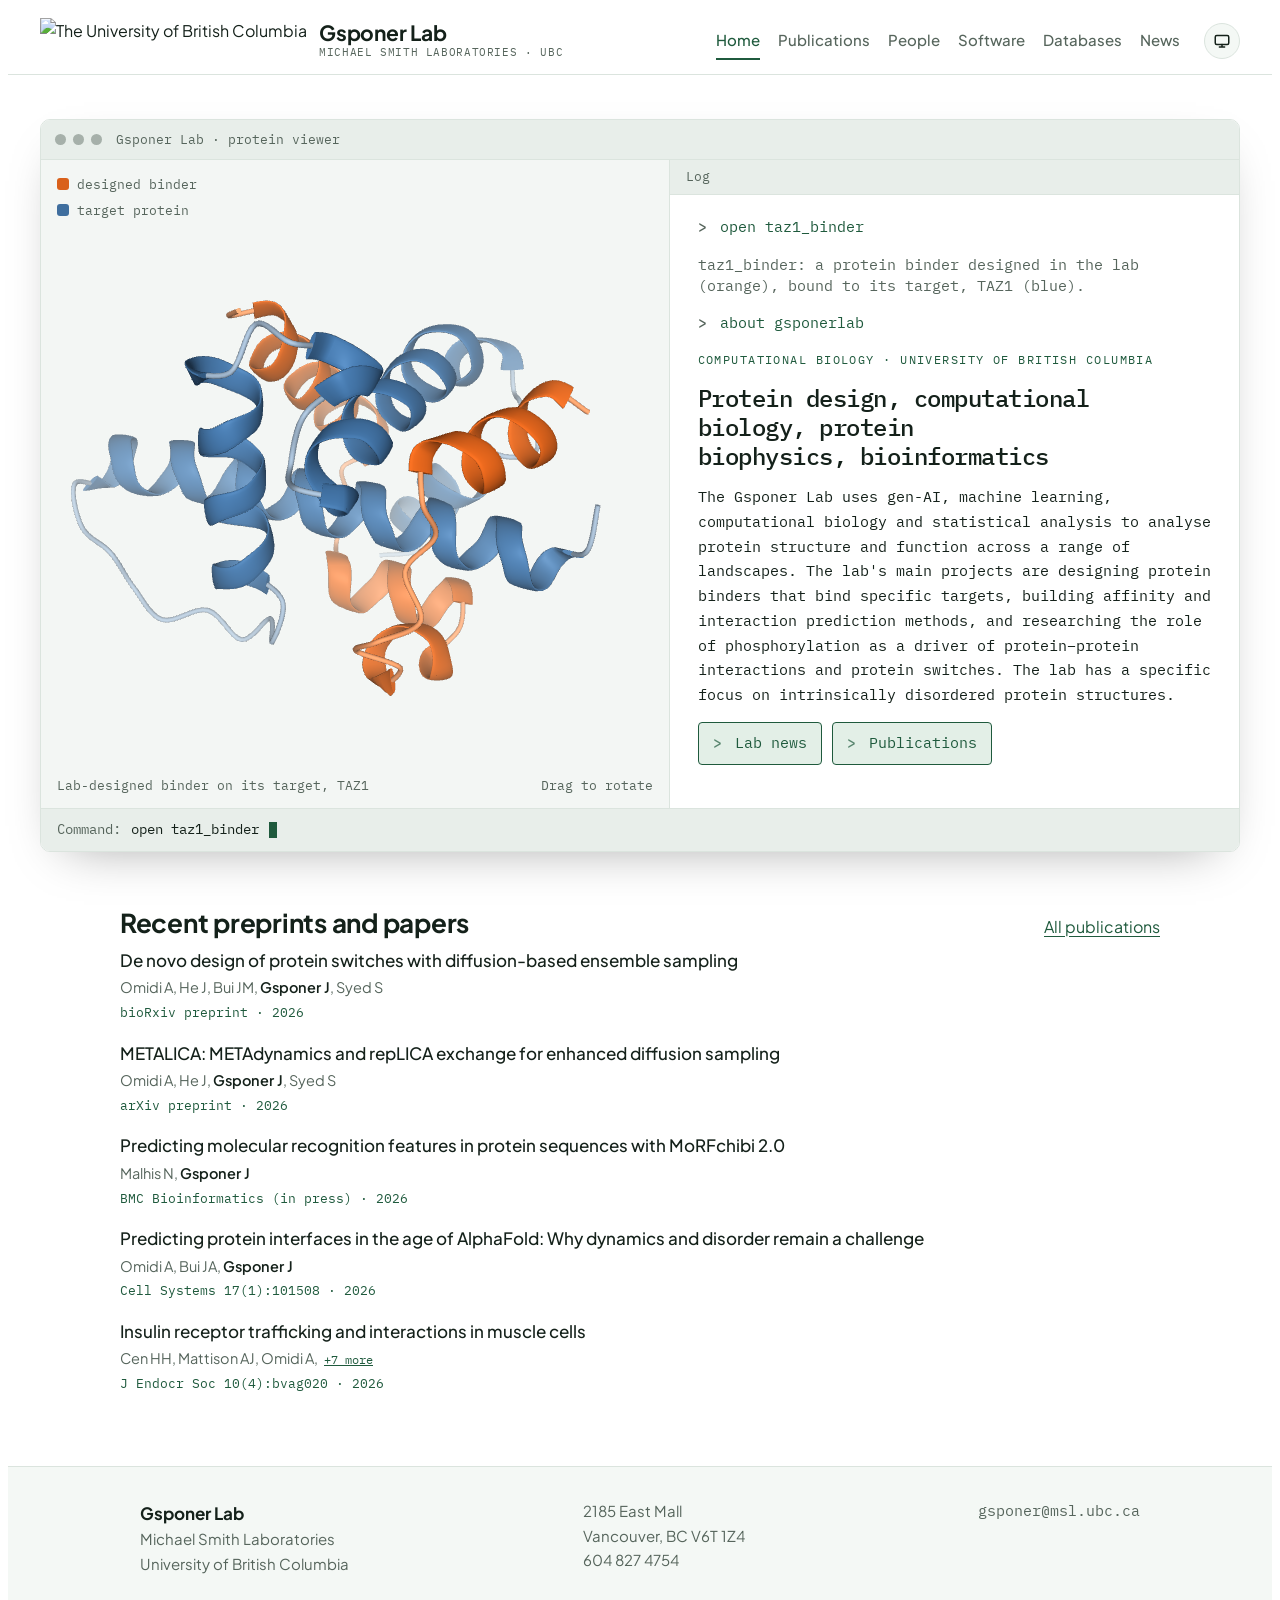
==== index.html @ 388a4aef "People, news and software pages: photos, blog-style news, tool and database pages - People: photos a" ====
<!doctype html>
<html lang="en">
<head>
<meta charset="utf-8">
<meta name="viewport" content="width=device-width, initial-scale=1">
<title>Gsponer Lab</title>
<meta name="description" content="The Gsponer Lab at the Michael Smith Laboratories, University of British Columbia.">
<link rel="preconnect" href="https://fonts.googleapis.com">
<link rel="preconnect" href="https://fonts.gstatic.com" crossorigin>
<link rel="stylesheet" href="https://fonts.googleapis.com/css2?family=Plus+Jakarta+Sans:wght@400;500;700&family=IBM+Plex+Mono:wght@400;500&display=swap">
<link rel="stylesheet" href="css/style.css">
<script>try{var t=localStorage.getItem("theme");if(t==="dark"||t==="light")document.documentElement.dataset.theme=t}catch(e){}</script>
</head>
<body>
<header class="top">
  <div class="wrap">
    <a class="brand" href="#home" aria-label="Gsponer Lab home">
      <img class="ubc-logo" src="img/ubc-logo.png" alt="The University of British Columbia">
      <span><b>Gsponer Lab</b><small>MICHAEL SMITH LABORATORIES · UBC</small></span>
    </a>
    <nav id="nav" aria-label="Main">
      <a href="#home">Home</a>
      <a href="#publications">Publications</a>
      <a href="#people">People</a>
      <a href="#software">Software</a>
      <a href="#databases">Databases</a>
      <a href="#news">News</a>
    </nav>
    <button class="theme-toggle" id="theme" type="button" data-mode="system" aria-label="Theme: follows your computer. Switch to light" title="Theme: follows your computer">
      <svg class="i-sys" viewBox="0 0 24 24" aria-hidden="true"><rect x="3" y="4.5" width="18" height="12" rx="2" fill="none" stroke="currentColor" stroke-width="2"/><path d="M8.5 20h7M12 16.5V20" stroke="currentColor" stroke-width="2" stroke-linecap="round"/></svg>
      <svg class="i-moon" viewBox="0 0 24 24" aria-hidden="true"><path d="M20.5 14.2A8.5 8.5 0 0 1 9.8 3.5a8.5 8.5 0 1 0 10.7 10.7z" fill="currentColor"/></svg>
      <svg class="i-sun" viewBox="0 0 24 24" aria-hidden="true"><circle cx="12" cy="12" r="4.2" fill="currentColor"/><g stroke="currentColor" stroke-width="2" stroke-linecap="round"><path d="M12 2.5v2.4M12 19.1v2.4M2.5 12h2.4M19.1 12h2.4M5.3 5.3l1.7 1.7M17 17l1.7 1.7M5.3 18.7L7 17M17 7l1.7-1.7"/></g></svg>
    </button>
  </div>
</header>

<div class="fx" aria-hidden="false">
  <button class="peek" id="peek" type="button" aria-label="Someone is waving from the edge of the page. Click to find them.">
    <img src="img/seeker.png" alt="">
  </button>
  <div class="found" id="found" role="status">You found him.</div>
</div>

<main class="wrap">

<!-- HOME -->
<section data-page="home">
  <div class="chx">
    <div class="chx-title"><span class="dots" aria-hidden="true"><i></i><i></i><i></i></span><span>Gsponer Lab · protein viewer</span></div>
    <div class="chx-body">
      <div class="chx-view">
        <div id="viewer" class="viewer" tabindex="0" role="img" aria-label="Interactive 3D view of a protein binder designed in the Gsponer Lab, bound to its target, TAZ1. Drag to rotate, or use the arrow keys."></div>
        <div class="chx-legend" aria-hidden="true"><span><i class="k-binder"></i>designed binder</span><span><i class="k-target"></i>target protein</span></div>
        <div class="chx-hint" id="viewer-hint" aria-hidden="true">Drag to rotate</div>
        <div class="chx-id" aria-hidden="true">Lab-designed binder on its target, TAZ1</div>
      </div>
      <div class="chx-log">
        <div class="chx-tab">Log</div>
        <div class="log-scroll">
          <p class="log-cmd"><b>&gt;</b> open taz1_binder</p>
          <p class="log-note">taz1_binder: a protein binder designed in the lab (orange), bound to its target, TAZ1 (blue).</p>
          <p class="log-cmd"><b>&gt;</b> about gsponerlab</p>
          <div class="eyebrow">Computational biology · University of British Columbia</div>
          <h1>Protein design, computational biology, protein biophysics, bioinformatics</h1>
          <p class="lead">The Gsponer Lab uses gen-AI, machine learning, computational biology and statistical analysis to analyse protein structure and function across a range of landscapes. The lab's main projects are designing protein binders that bind specific targets, building affinity and interaction prediction methods, and researching the role of phosphorylation as a driver of protein–protein interactions and protein switches. The lab has a specific focus on intrinsically disordered protein structures.</p>
          <div class="btn-row"><a class="cmd" href="#news"><b>&gt;</b> Lab news</a><a class="cmd" href="#publications"><b>&gt;</b> Publications</a></div>
        </div>
      </div>
    </div>
    <div class="chx-cmdline" aria-hidden="true"><span class="lbl">Command:</span><span class="typed">open taz1_binder</span><i class="caret"></i></div>
  </div>

  <div class="latest">
    <div class="latest-head"><h2>Recent preprints and papers</h2><a href="#publications">All publications</a></div>
    <ul class="pubs" id="latest-pubs"></ul>
  </div>

</section>

<!-- PEOPLE -->
<section data-page="people" hidden>
  <div class="page-head"><div class="eyebrow">People</div><h1>The lab</h1><p>Computational chemists, computer scientists and biochemists working on disordered proteins and disease.</p></div>
  <div id="pi"></div>
  <div id="groups"></div>
</section>

<!-- PUBLICATIONS -->
<section data-page="publications" hidden>
  <div class="page-head"><div class="eyebrow">Publications</div><h1>Publications</h1><p>Selected recent papers and preprints, newest first. Gsponer is in bold.</p></div>
  <div class="pub-tools"><input id="pub-q" type="search" placeholder="Filter by title, author or journal" aria-label="Filter publications"><span class="count" id="pub-count"></span></div>
  <div id="pub-list"></div>
</section>

<!-- SOFTWARE TOOL (one tool, filled in by main.js) -->
<section data-page="tool" hidden>
  <div id="tool-view"></div>
</section>

<!-- SOFTWARE -->
<section data-page="software" hidden>
  <div class="page-head"><div class="eyebrow">Software</div><h1>Software</h1><p>Predictors and analysis tools developed in the lab.</p></div>
  <div class="cards" id="sw-list"></div>
</section>

<!-- DATABASE (one database, filled in by main.js) -->
<section data-page="dbpage" hidden>
  <div id="db-view"></div>
</section>

<!-- DATABASES -->
<section data-page="databases" hidden>
  <div class="page-head"><div class="eyebrow">Databases</div><h1>Databases</h1><p>Data resources built with our collaborators.</p></div>
  <div class="cards" id="db-list"></div>
</section>

<!-- NEWS POST (one article, filled in by main.js) -->
<section data-page="post" hidden>
  <div id="post-view"></div>
</section>

<!-- NEWS -->
<section data-page="news" hidden>
  <div class="page-head"><div class="eyebrow">News</div><h1>Lab news</h1><p>Updates from the lab.</p></div>
  <div id="news-list"></div>
</section>

</main>

<footer>
  <div class="wrap">
    <div><b>Gsponer Lab</b><br>Michael Smith Laboratories<br>University of British Columbia</div>
    <div>2185 East Mall<br>Vancouver, BC V6T 1Z4<br>604 827 4754</div>
    <div class="mono">gsponer@msl.ubc.ca</div>
  </div>
</footer>
<script src="js/data.js"></script>
<script src="js/main.js"></script>
<script src="vendor/three/three.min.js"></script>
<script src="js/cartoon.js"></script>
<script src="js/complex-data.js"></script>
<script src="js/viewer.js"></script>
</body>
</html>
---- css/style.css ----
/* Layout: sticky top bar with logo, page links and theme toggle; one centered column, pages swap in place. */
:root {
  --bg: #ffffff;
  --surface: #f4f8f5;
  --ink: #14211a;
  --muted: #56655c;
  --line: #dbe4de;
  --accent: #1f5a3d;
  --accent-ink: #ffffff;
  --accent-soft: #e3efe7;
  --v-bg: #f3f6f4; --v-chrome: #e8eeea; --v-log: #ffffff;
  --v-target-h: #3f6e9e; --v-target-e: #6b94bd; --v-target-c: #98adc2; --v-binder-h: #d9601a; --v-binder-c: #ec9560;
  --font-display: "Plus Jakarta Sans", "Helvetica Neue", Arial, sans-serif;
  --font-body: "Plus Jakarta Sans", "Helvetica Neue", Arial, sans-serif;
  --font-mono: "IBM Plex Mono", ui-monospace, Menlo, Consolas, monospace;
}
@media (prefers-color-scheme: dark) {
  :root:not([data-theme="light"]) {
    --bg: #0e1511; --surface: #151f19; --ink: #e7efe9; --muted: #9aaaa0; --line: #26352c;
    --accent: #5fb88a; --accent-ink: #0e1511; --accent-soft: #1b2c22;
    --v-bg: #070b09; --v-chrome: #18211c; --v-log: #0e1511;
    --v-target-h: #6f9cc9; --v-target-e: #9bbbdd; --v-target-c: #c3d3e4; --v-binder-h: #ff8a3d; --v-binder-c: #ffb27a;
    color-scheme: dark;
  }
}
:root[data-theme="dark"] {
  --bg: #0e1511; --surface: #151f19; --ink: #e7efe9; --muted: #9aaaa0; --line: #26352c;
  --accent: #5fb88a; --accent-ink: #0e1511; --accent-soft: #1b2c22;
  --v-bg: #070b09; --v-chrome: #18211c; --v-log: #0e1511;
  --v-target-h: #6f9cc9; --v-target-e: #9bbbdd; --v-target-c: #c3d3e4; --v-binder-h: #ff8a3d; --v-binder-c: #ffb27a;
  color-scheme: dark;
}
* { box-sizing: border-box; }
body { background: var(--bg); color: var(--ink); font-family: var(--font-body); font-size: 16px; line-height: 1.65; overflow-x: hidden; }
a { color: var(--accent); text-underline-offset: 3px; }
a:focus-visible, button:focus-visible, input:focus-visible { outline: 2px solid var(--accent); outline-offset: 3px; }
h1, h2, h3 { font-family: var(--font-display); line-height: 1.12; letter-spacing: -0.01em; margin: 0; text-wrap: balance; }
p { margin: 0; }
.wrap { max-width: 1040px; margin: 0 auto; padding-inline: 20px; }
.mono { font-family: var(--font-mono); }
.eyebrow { font-family: var(--font-mono); font-size: 12px; letter-spacing: 0.12em; text-transform: uppercase; color: var(--accent); }

/* header */
.top { position: sticky; top: env(safe-area-inset-top, 0px); z-index: 20; background: var(--bg); border-bottom: 1px solid var(--line); }
.top .wrap { display: flex; flex-wrap: wrap; align-items: center; justify-content: space-between; gap: 6px 24px; padding-block: 10px; }
.brand { display: flex; align-items: center; gap: 12px; text-decoration: none; color: var(--ink); }
.brand b { font-family: var(--font-display); font-size: 21px; font-weight: 700; letter-spacing: -0.01em; display: block; line-height: 1.1; }
.brand small { font-family: var(--font-mono); font-size: 10.5px; color: var(--muted); letter-spacing: 0.06em; display: block; }
.ubc-logo { flex: none; height: 46px; width: auto; display: block; }
nav { display: flex; flex-wrap: wrap; gap: 2px 18px; flex: 1; justify-content: flex-end; }
nav a { font-family: var(--font-display); font-weight: 500; font-size: 15px; color: var(--muted); text-decoration: none; padding: 6px 0; border-bottom: 2px solid transparent; }
nav a:hover { color: var(--ink); }
nav a[aria-current="page"] { color: var(--accent); border-bottom-color: var(--accent); }

/* page frame */
main { padding-block: 44px 72px; }
.page-head { display: grid; gap: 10px; padding-bottom: 22px; margin-bottom: 34px; border-bottom: 1px solid var(--line); }
.page-head h1 { font-size: clamp(34px, 5vw, 48px); font-weight: 700; }
.page-head p { color: var(--muted); max-width: 62ch; }
.prose { max-width: 66ch; display: grid; gap: 14px; }
.btn { display: inline-block; font-family: var(--font-display); font-weight: 500; font-size: 15px; text-decoration: none; padding: 10px 18px; border-radius: 3px; border: 1px solid var(--accent); background: var(--accent); color: var(--accent-ink); }
.btn.ghost { background: transparent; color: var(--accent); }
.btn-row { display: flex; flex-wrap: wrap; gap: 10px; }

/* home */
.latest { margin-top: 56px; }
.latest-head { display: flex; justify-content: space-between; align-items: baseline; gap: 12px; flex-wrap: wrap; margin-bottom: 8px; }
.latest-head h2 { font-size: 26px; }


/* people */
.pi { display: grid; grid-template-columns: 200px 1fr; gap: 32px; align-items: start; padding-bottom: 40px; border-bottom: 1px solid var(--line); }
.photo { aspect-ratio: 1; width: 100%; border-radius: 50%; background: var(--accent-soft); display: grid; place-items: center; font-family: var(--font-display); font-weight: 700; font-size: 34px; color: var(--accent); overflow: hidden; position: relative; }
.photo img { width: 100%; height: 100%; object-fit: cover; }
.photo span.tag { position: absolute; bottom: 14%; font-family: var(--font-mono); font-size: 9.5px; font-weight: 400; letter-spacing: 0.1em; text-transform: uppercase; color: var(--muted); }
.pi .photo { font-size: 56px; }
.pi h2 { font-size: 32px; margin: 4px 0 4px; }
.role { font-family: var(--font-mono); font-size: 13px; color: var(--accent); }
.pi .prose { margin-top: 14px; }
.facts { margin-top: 16px; display: grid; grid-template-columns: max-content 1fr; gap: 4px 16px; font-size: 15px; }
.facts dt { font-family: var(--font-mono); font-size: 12px; color: var(--muted); padding-top: 2px; text-transform: uppercase; letter-spacing: 0.08em; }
.facts dd { margin: 0; }
.links { display: flex; flex-wrap: wrap; gap: 6px 18px; margin-top: 14px; font-family: var(--font-mono); font-size: 13px; }
.todo { border: 1px dashed var(--muted); color: var(--muted); padding: 0 6px; border-radius: 2px; }
/* people groups sit side by side: a 3-column board, each group spans as many columns as it has people (up to 3), groups stay in the order they are listed */
#groups { display: grid; grid-template-columns: repeat(3, minmax(0, 1fr)); gap: 44px 20px; margin-top: 44px; align-items: stretch; }
.group { min-width: 0; display: flex; flex-direction: column; }
.group .grid { flex: 1; }
.g1 { grid-column: span 1; } .g2 { grid-column: span 2; } .g3 { grid-column: span 3; }
.group > h2 { font-size: 15px; font-family: var(--font-mono); font-weight: 500; text-transform: uppercase; letter-spacing: 0.12em; color: var(--muted); margin-bottom: 16px; }
.grid { display: grid; grid-template-columns: minmax(0, 1fr); gap: 20px; }
.g2 .grid { grid-template-columns: repeat(2, minmax(0, 1fr)); }
.g3 .grid { grid-template-columns: repeat(3, minmax(0, 1fr)); }
.person { border: 1px solid var(--line); border-radius: 4px; padding: 20px; display: flex; flex-direction: column; gap: 10px; min-width: 0; }
.person .photo { width: 92px; font-size: 28px; }
.person h3 { font-size: 20px; }
.person p { font-size: 15.5px; color: var(--muted); }
.person .bio { display: -webkit-box; -webkit-box-orient: vertical; -webkit-line-clamp: 6; line-clamp: 6; overflow: hidden; }
.person .bio.open { display: block; -webkit-line-clamp: unset; line-clamp: unset; overflow: visible; }
.readmore { align-self: flex-start; font: inherit; font-family: var(--font-mono); font-size: 12.5px; background: none; border: 0; padding: 0; color: var(--accent); cursor: pointer; text-decoration: underline; }
.readmore[hidden] { display: none; }
.person .links { margin-top: auto; padding-top: 6px; overflow-wrap: anywhere; }


/* publications */
.pub-tools { display: flex; flex-wrap: wrap; gap: 12px; align-items: center; margin-bottom: 28px; }
.pub-tools input { font: inherit; font-family: var(--font-display); font-size: 15px; padding: 9px 12px; border: 1px solid var(--line); border-radius: 3px; background: var(--bg); color: var(--ink); width: min(100%, 360px); }
.pub-tools .count { font-family: var(--font-mono); font-size: 12.5px; color: var(--muted); }
.year { display: grid; grid-template-columns: 76px 1fr; gap: 6px 20px; padding-block: 18px; border-top: 1px solid var(--line); }
.year > h2, .year > h3 { font-family: var(--font-mono); font-size: 15px; font-weight: 500; color: var(--accent); padding-top: 3px; }
.pubs { list-style: none; margin: 0; padding: 0; display: grid; gap: 18px; min-width: 0; }
.pub { min-width: 0; }
.pub .t { font-family: var(--font-display); font-weight: 500; font-size: 17px; line-height: 1.3; color: var(--ink); text-decoration: none; }
.pub a.t:hover { color: var(--accent); text-decoration: underline; }
.pub .au { font-size: 14.5px; color: var(--muted); line-height: 1.5; margin-top: 3px; }
.pub .au p { margin: 0 0 6px; }
.pub .au p:last-child { margin-bottom: 0; }
.pub .au a { color: var(--accent); overflow-wrap: anywhere; }
.pub .au b { color: var(--ink); font-weight: 600; }
.pub .j { font-family: var(--font-mono); font-size: 12.5px; color: var(--accent); margin-top: 3px; }
.pub .rest[hidden] { display: none; }
.pub.has-fig { display: grid; grid-template-columns: minmax(0, 1fr) 210px; gap: 8px 24px; align-items: start; }
.pub .fig { display: block; text-decoration: none; }
.pub .fig img { display: block; width: 100%; height: auto; background: #fff; border: 1px solid var(--line); border-radius: 4px; }
.pub .fig span { display: block; margin-top: 4px; font-family: var(--font-mono); font-size: 10.5px; color: var(--muted); }
.pub .fig:hover img { border-color: var(--accent); }
@media (max-width: 640px) { .pub.has-fig { grid-template-columns: 1fr; } .pub .fig { max-width: 320px; } }
.pub .more { font: inherit; font-family: var(--font-mono); font-size: 12px; background: none; border: 0; color: var(--accent); cursor: pointer; padding: 0 0 0 4px; text-decoration: underline; }
.empty { color: var(--muted); padding: 20px 0; }

/* software + databases */
.cards { display: grid; grid-template-columns: repeat(auto-fill, minmax(300px, 1fr)); gap: 20px; }
.card { border: 1px solid var(--line); border-radius: 4px; padding: 20px; display: flex; flex-direction: column; gap: 8px; min-width: 0; }
.card h3 { font-size: 21px; display: flex; flex-wrap: wrap; align-items: baseline; gap: 8px; }
.card p { color: var(--muted); font-size: 15.5px; }
.card .links { margin-top: auto; padding-top: 8px; }
.pill { font-family: var(--font-mono); font-size: 10.5px; letter-spacing: 0.08em; text-transform: uppercase; border: 1px solid var(--muted); color: var(--muted); padding: 1px 7px; border-radius: 99px; font-weight: 400; }

/* footer */
footer { border-top: 1px solid var(--line); background: var(--surface); }
footer .wrap { display: flex; flex-wrap: wrap; gap: 20px 48px; justify-content: space-between; padding-block: 32px; font-size: 15px; color: var(--muted); }
footer b { font-family: var(--font-display); color: var(--ink); font-size: 17px; }
footer .note { flex-basis: 100%; font-family: var(--font-mono); font-size: 11.5px; }


/* seeker (people page only) */
.fx { display: none; }
body[data-page="people"] .fx { display: block; }
.peek { position: fixed; right: 0; bottom: 0; width: 84px; z-index: 15; background: none; border: 0; padding: 0; cursor: pointer; transform: translateY(105%); animation: peek 22s ease-in-out 5s infinite both; }
.peek img { display: block; width: 100%; height: auto; }
.arm { transform-origin: 18px 62px; animation: wave 0.5s ease-in-out infinite alternate; }
@keyframes peek { 0%, 44% { transform: translateY(105%); } 50%, 66% { transform: translateY(0); } 72%, 100% { transform: translateY(105%); } }
@keyframes wave { from { transform: rotate(-12deg); } to { transform: rotate(14deg); } }
.found { position: fixed; left: 50%; bottom: calc(24px + env(safe-area-inset-bottom, 0px)); transform: translate(-50%, 20px); opacity: 0; background: var(--ink); color: var(--bg); font-family: var(--font-display); padding: 10px 18px; border-radius: 3px; z-index: 30; pointer-events: none; transition: opacity 0.25s, transform 0.25s; }
.found.on { opacity: 1; transform: translate(-50%, 0); }
@media (prefers-reduced-motion: reduce) {
  .arm { animation: none; }
  .peek { animation: none; transform: translateY(25%); }
}

@media (max-width: 760px) {
  main { padding-block: 32px 56px; }
  .pi { grid-template-columns: 1fr; }
  .pi .photo { width: 140px; }
  .year { grid-template-columns: 1fr; gap: 0; }
  .peek { width: 62px; }
}

/* theme toggle */
.theme-toggle { flex: none; width: 36px; height: 36px; border-radius: 50%; border: 1px solid var(--line); background: var(--surface); color: var(--ink); display: grid; place-items: center; cursor: pointer; padding: 0; }
.theme-toggle:hover { border-color: var(--accent); color: var(--accent); }
.theme-toggle svg { width: 18px; height: 18px; display: block; }
.theme-toggle svg { display: none; }
.theme-toggle[data-mode="system"] .i-sys, .theme-toggle[data-mode="light"] .i-sun, .theme-toggle[data-mode="dark"] .i-moon { display: block; }

/* home: a protein viewer window with the lab description in its log pane */
body[data-page="home"] main.wrap, body[data-page="home"] .top .wrap { max-width: 1240px; }
.latest { max-width: 1040px; margin-inline: auto; }
.chx, .chx h1 { font-family: var(--font-mono); }
.chx { border: 1px solid var(--line); border-radius: 10px; overflow: hidden; background: var(--v-log); box-shadow: 0 18px 50px -26px rgba(0, 0, 0, 0.4); }
.chx-title { display: flex; align-items: center; gap: 14px; padding: 9px 14px; background: var(--v-chrome); border-bottom: 1px solid var(--line); font-family: var(--font-mono); font-size: 13px; color: var(--muted); }
.dots { display: flex; gap: 7px; }
.dots i { display: block; width: 11px; height: 11px; border-radius: 50%; background: var(--muted); opacity: 0.45; }
.chx-body { display: grid; grid-template-columns: minmax(0, 1.1fr) minmax(0, 1fr); min-height: clamp(580px, 72vh, 760px); }
.chx-view { position: relative; background: var(--v-bg); min-width: 0; overflow: hidden; }
.viewer { position: absolute; inset: 0; cursor: grab; touch-action: pan-y; -webkit-user-select: none; user-select: none; }
.viewer:active { cursor: grabbing; }
.viewer:focus-visible { outline-offset: -4px; }
.viewer canvas { display: block; width: 100%; height: 100%; }
.viewer .nogl { position: absolute; inset: 0; display: grid; place-items: center; padding: 24px; text-align: center; color: var(--muted); font-family: var(--font-mono); font-size: 14px; }
.chx-legend, .chx-hint, .chx-id { position: absolute; font-family: var(--font-mono); font-size: 13px; color: var(--muted); pointer-events: none; }
.chx-legend { top: 14px; left: 16px; display: grid; gap: 4px; }
.chx-legend i { display: inline-block; width: 12px; height: 12px; border-radius: 3px; margin-right: 8px; vertical-align: -1px; }
.k-binder { background: var(--v-binder-h); }
.k-target { background: var(--v-target-h); }
.chx-id { left: 16px; bottom: 12px; }
.chx-hint { right: 16px; bottom: 12px; transition: opacity 0.4s; }
.chx-hint.gone { opacity: 0; }
.chx-log { display: flex; flex-direction: column; border-left: 1px solid var(--line); min-width: 0; background: var(--v-log); }
.chx-tab { padding: 6px 16px; font-family: var(--font-mono); font-size: 13px; color: var(--muted); background: var(--v-chrome); border-bottom: 1px solid var(--line); }
.log-scroll { flex: 1; padding: 20px 28px 24px; display: grid; align-content: start; gap: 14px; }
.log-cmd { font-family: var(--font-mono); font-size: 15px; color: var(--accent); }
.log-cmd b { color: var(--muted); font-weight: 500; margin-right: 4px; }
.log-note { font-size: 14.5px; color: var(--muted); line-height: 1.5; }
.log-scroll h1 { font-size: clamp(21px, 1.9vw, 27px); font-weight: 500; letter-spacing: -0.02em; line-height: 1.2; }
.log-scroll .lead { font-size: clamp(15px, 1.1vw, 16px); line-height: 1.65; }
.cmd { font-family: var(--font-mono); font-size: 15px; text-decoration: none; padding: 8px 14px; border: 1px solid var(--accent); border-radius: 4px; color: var(--accent); background: var(--accent-soft); }
.cmd b { font-weight: 500; margin-right: 4px; opacity: 0.7; }
.cmd:hover { background: var(--accent); color: var(--accent-ink); }
.btn-row { display: flex; flex-wrap: wrap; gap: 10px; }
.chx-cmdline { display: flex; align-items: center; gap: 10px; padding: 9px 16px; border-top: 1px solid var(--line); background: var(--v-chrome); font-family: var(--font-mono); font-size: 14px; }
.chx-cmdline .lbl { color: var(--muted); }
.caret { display: inline-block; width: 8px; height: 16px; background: var(--accent); }

/* publications: preprints and published papers */
.sec-title { font-size: 26px; font-weight: 700; display: flex; align-items: baseline; gap: 12px; margin: 44px 0 8px; }
.pub-section:first-child .sec-title { margin-top: 0; }
.sec-title .n { font-family: var(--font-mono); font-size: 13px; font-weight: 400; color: var(--muted); border: 1px solid var(--line); border-radius: 99px; padding: 1px 10px; }
.pub-section[hidden] { display: none; }

@media (max-width: 860px) {
  .chx-body { grid-template-columns: 1fr; min-height: 0; }
  .chx-view { height: min(92vw, 520px); }
  .chx-log { border-left: 0; border-top: 1px solid var(--line); }
  .log-scroll { padding: 20px; }
}

/* people board: two columns on tablets, one on phones */
@media (max-width: 900px) {
  #groups { grid-template-columns: repeat(2, minmax(0, 1fr)); }
  .g3 { grid-column: span 2; }
  .g3 .grid { grid-template-columns: repeat(2, minmax(0, 1fr)); }
}
@media (max-width: 560px) {
  #groups { grid-template-columns: minmax(0, 1fr); }
  .g2, .g3 { grid-column: span 1; }
  .g2 .grid, .g3 .grid { grid-template-columns: minmax(0, 1fr); }
}

/* news, blog style */
.post-card { display: grid; grid-template-columns: 1fr; gap: 14px 24px; padding: 26px 0; border-top: 1px solid var(--line); }
.post-card.has-photo { grid-template-columns: 200px minmax(0, 1fr); align-items: start; }
.post-card:last-child { border-bottom: 1px solid var(--line); }
.post-thumb { display: block; }
.post-thumb img { display: block; width: 100%; aspect-ratio: 1; object-fit: cover; border-radius: 6px; background: var(--accent-soft); }
.post-date { font-family: var(--font-mono); font-size: 12.5px; color: var(--accent); letter-spacing: 0.04em; }
.post-main h2 { font-size: 24px; margin: 4px 0 8px; }
.post-main h2 a { color: var(--ink); text-decoration: none; }
.post-main h2 a:hover { color: var(--accent); text-decoration: underline; }
.post-main p { color: var(--muted); font-size: 16px; margin: 0 0 10px; max-width: 70ch; overflow-wrap: anywhere; }
.post-more { font-family: var(--font-mono); font-size: 13px; color: var(--accent); }
.post-more::after { content: " \2192"; }
.post-back { display: inline-block; font-family: var(--font-mono); font-size: 13px; margin-bottom: 26px; }
.post-back::before { content: "\2190  "; }
.post { max-width: 760px; }
.post h1 { font-size: clamp(30px, 4vw, 42px); margin: 6px 0 22px; }
.post-photo { margin: 0 0 26px; }
.post-photo img { display: block; width: 100%; max-height: 520px; object-fit: contain; background: var(--accent-soft); border-radius: 6px; }
.post-photo figcaption { margin-top: 8px; font-size: 13.5px; color: var(--muted); line-height: 1.5; }
.post-body p { font-size: 17px; line-height: 1.7; margin: 0 0 14px; overflow-wrap: anywhere; }
.post-body a { color: var(--accent); }
.post-src { margin-top: 28px; }
@media (max-width: 640px) { .post-card.has-photo { grid-template-columns: 1fr; } .post-thumb { max-width: 240px; } }

/* software detail pages */
.card h3 a { color: var(--ink); text-decoration: none; }
.card h3 a:hover { color: var(--accent); text-decoration: underline; }
.post h1 .pill { margin-left: 12px; vertical-align: middle; font-size: 12px; }
.tool-sum { font-size: 19px; line-height: 1.55; color: var(--muted); margin: -8px 0 24px; max-width: 62ch; }
.post-body p.cite { font-size: 15px; color: var(--muted); border-left: 3px solid var(--line); padding-left: 14px; }
.tool-h { font-size: 15px; font-family: var(--font-mono); font-weight: 500; text-transform: uppercase; letter-spacing: 0.12em; color: var(--muted); margin: 36px 0 12px; }
.tool-links { list-style: none; margin: 0; padding: 0; display: grid; gap: 0; border-top: 1px solid var(--line); }
.tool-links li { display: flex; flex-wrap: wrap; justify-content: space-between; gap: 4px 16px; padding: 12px 0; border-bottom: 1px solid var(--line); }
.tool-links a { font-weight: 500; overflow-wrap: anywhere; }
.tool-links span { font-family: var(--font-mono); font-size: 12.5px; color: var(--muted); }

.post-photos { display: grid; gap: 12px; }
.post-photo.multi .post-photos { grid-template-columns: repeat(2, minmax(0, 1fr)); }
.post-photo.multi .post-photos img { height: 100%; max-height: none; aspect-ratio: 1; object-fit: cover; }
@media (max-width: 640px) { .post-photo.multi .post-photos { grid-template-columns: 1fr; } .post-photo.multi .post-photos img { aspect-ratio: auto; } }
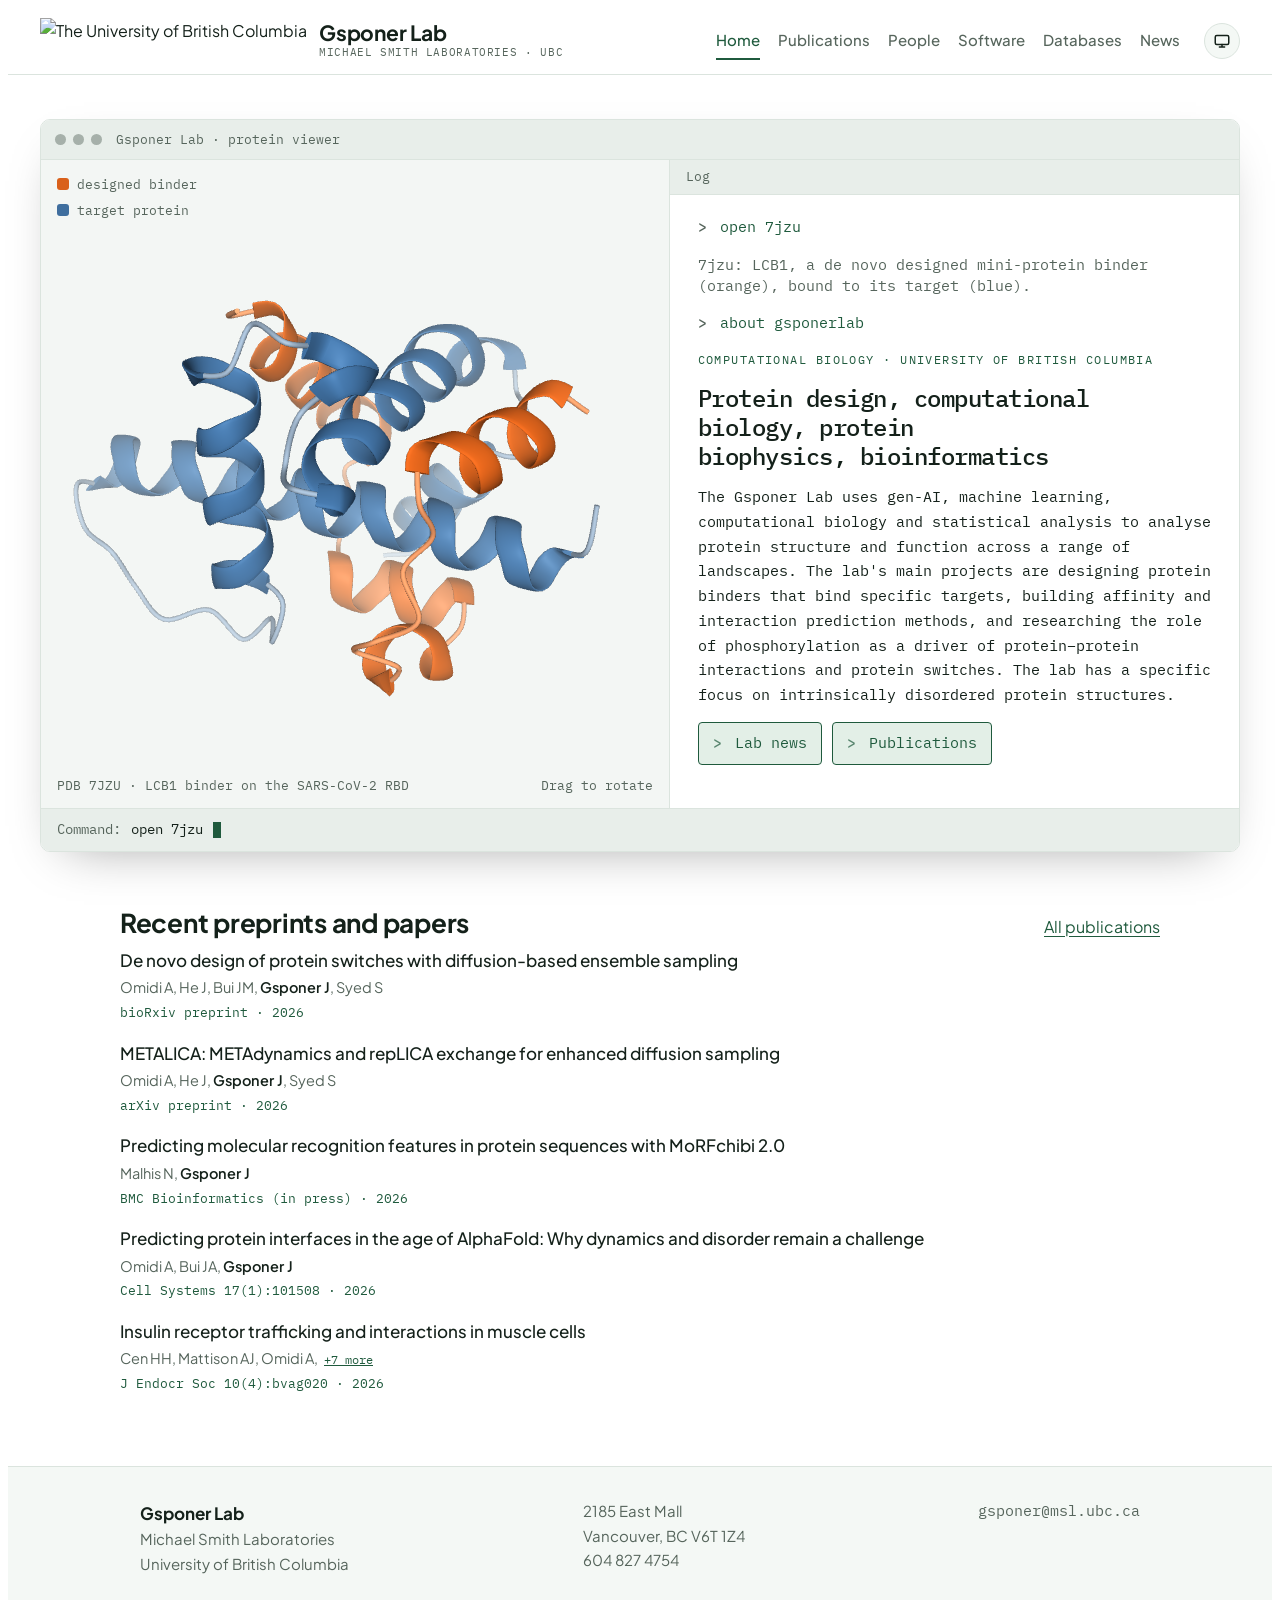
==== commit 6575a3f9: "People, news and software pages: photos, blog-style news, tool and database pages - People: photos a" ====
--- a/index.html
+++ b/index.html
@@ -49,16 +49,16 @@
     <div class="chx-title"><span class="dots" aria-hidden="true"><i></i><i></i><i></i></span><span>Gsponer Lab · protein viewer</span></div>
     <div class="chx-body">
       <div class="chx-view">
-        <div id="viewer" class="viewer" tabindex="0" role="img" aria-label="Interactive 3D view of a protein binder designed in the Gsponer Lab, bound to its target, TAZ1. Drag to rotate, or use the arrow keys."></div>
+        <div id="viewer" class="viewer" tabindex="0" role="img" aria-label="Interactive 3D view of a designed mini-protein binder bound to its target protein. Drag to rotate, or use the arrow keys."></div>
         <div class="chx-legend" aria-hidden="true"><span><i class="k-binder"></i>designed binder</span><span><i class="k-target"></i>target protein</span></div>
         <div class="chx-hint" id="viewer-hint" aria-hidden="true">Drag to rotate</div>
-        <div class="chx-id" aria-hidden="true">Lab-designed binder on its target, TAZ1</div>
+        <div class="chx-id" aria-hidden="true">PDB 7JZU · LCB1 binder on the SARS-CoV-2 RBD</div>
       </div>
       <div class="chx-log">
         <div class="chx-tab">Log</div>
         <div class="log-scroll">
-          <p class="log-cmd"><b>&gt;</b> open taz1_binder</p>
-          <p class="log-note">taz1_binder: a protein binder designed in the lab (orange), bound to its target, TAZ1 (blue).</p>
+          <p class="log-cmd"><b>&gt;</b> open 7jzu</p>
+          <p class="log-note">7jzu: LCB1, a de novo designed mini-protein binder (orange), bound to its target (blue).</p>
           <p class="log-cmd"><b>&gt;</b> about gsponerlab</p>
           <div class="eyebrow">Computational biology · University of British Columbia</div>
           <h1>Protein design, computational biology, protein biophysics, bioinformatics</h1>
@@ -67,7 +67,7 @@
         </div>
       </div>
     </div>
-    <div class="chx-cmdline" aria-hidden="true"><span class="lbl">Command:</span><span class="typed">open taz1_binder</span><i class="caret"></i></div>
+    <div class="chx-cmdline" aria-hidden="true"><span class="lbl">Command:</span><span class="typed">open 7jzu</span><i class="caret"></i></div>
   </div>
 
   <div class="latest">
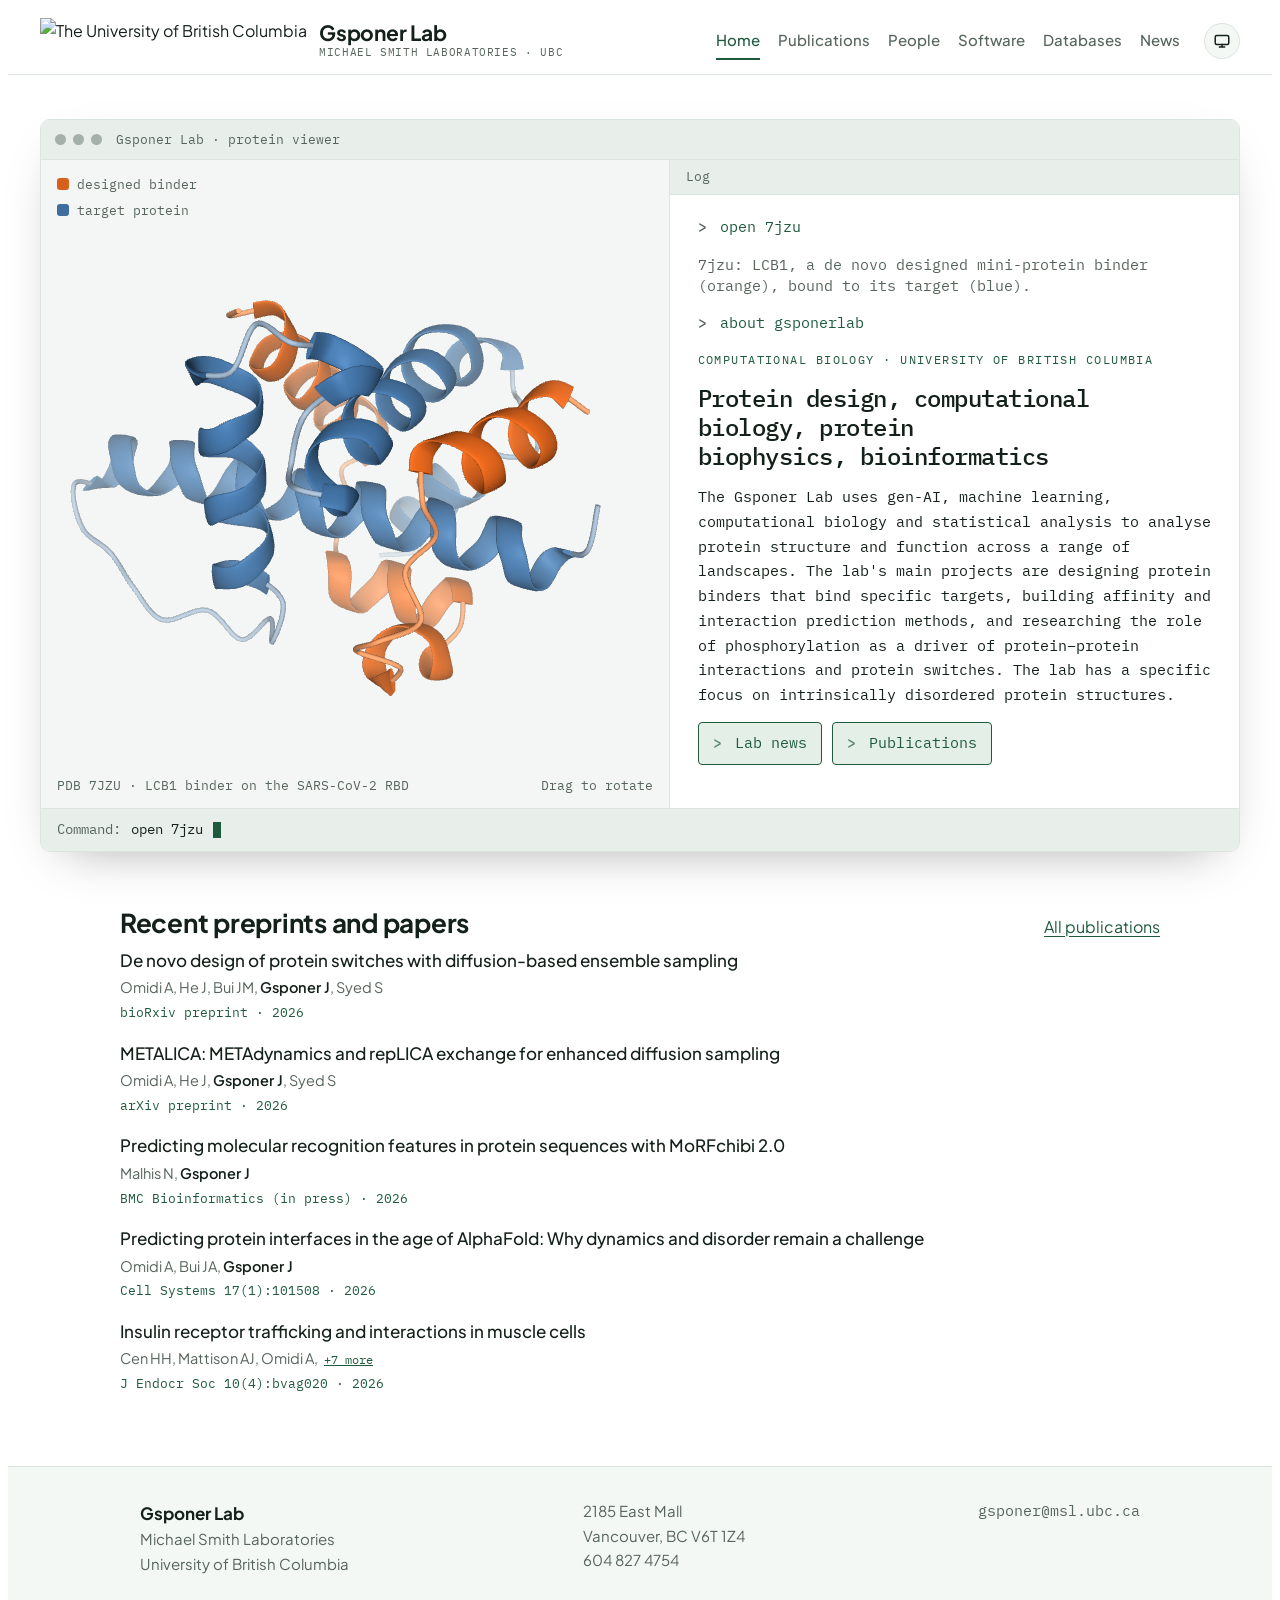
==== commit 100afd38: "Remove the intro sentence under The lab on the People page Co-Authored-By: Claude Sonnet 5.5 <norepl" ====
--- a/index.html
+++ b/index.html
@@ -79,7 +79,7 @@
 
 <!-- PEOPLE -->
 <section data-page="people" hidden>
-  <div class="page-head"><div class="eyebrow">People</div><h1>The lab</h1><p>Computational chemists, computer scientists and biochemists working on disordered proteins and disease.</p></div>
+  <div class="page-head"><div class="eyebrow">People</div><h1>The lab</h1></div>
   <div id="pi"></div>
   <div id="groups"></div>
 </section>
--- a/css/style.css
+++ b/css/style.css
@@ -119,12 +119,6 @@
 .pub .au b { color: var(--ink); font-weight: 600; }
 .pub .j { font-family: var(--font-mono); font-size: 12.5px; color: var(--accent); margin-top: 3px; }
 .pub .rest[hidden] { display: none; }
-.pub.has-fig { display: grid; grid-template-columns: minmax(0, 1fr) 210px; gap: 8px 24px; align-items: start; }
-.pub .fig { display: block; text-decoration: none; }
-.pub .fig img { display: block; width: 100%; height: auto; background: #fff; border: 1px solid var(--line); border-radius: 4px; }
-.pub .fig span { display: block; margin-top: 4px; font-family: var(--font-mono); font-size: 10.5px; color: var(--muted); }
-.pub .fig:hover img { border-color: var(--accent); }
-@media (max-width: 640px) { .pub.has-fig { grid-template-columns: 1fr; } .pub .fig { max-width: 320px; } }
 .pub .more { font: inherit; font-family: var(--font-mono); font-size: 12px; background: none; border: 0; color: var(--accent); cursor: pointer; padding: 0 0 0 4px; text-decoration: underline; }
 .empty { color: var(--muted); padding: 20px 0; }
 
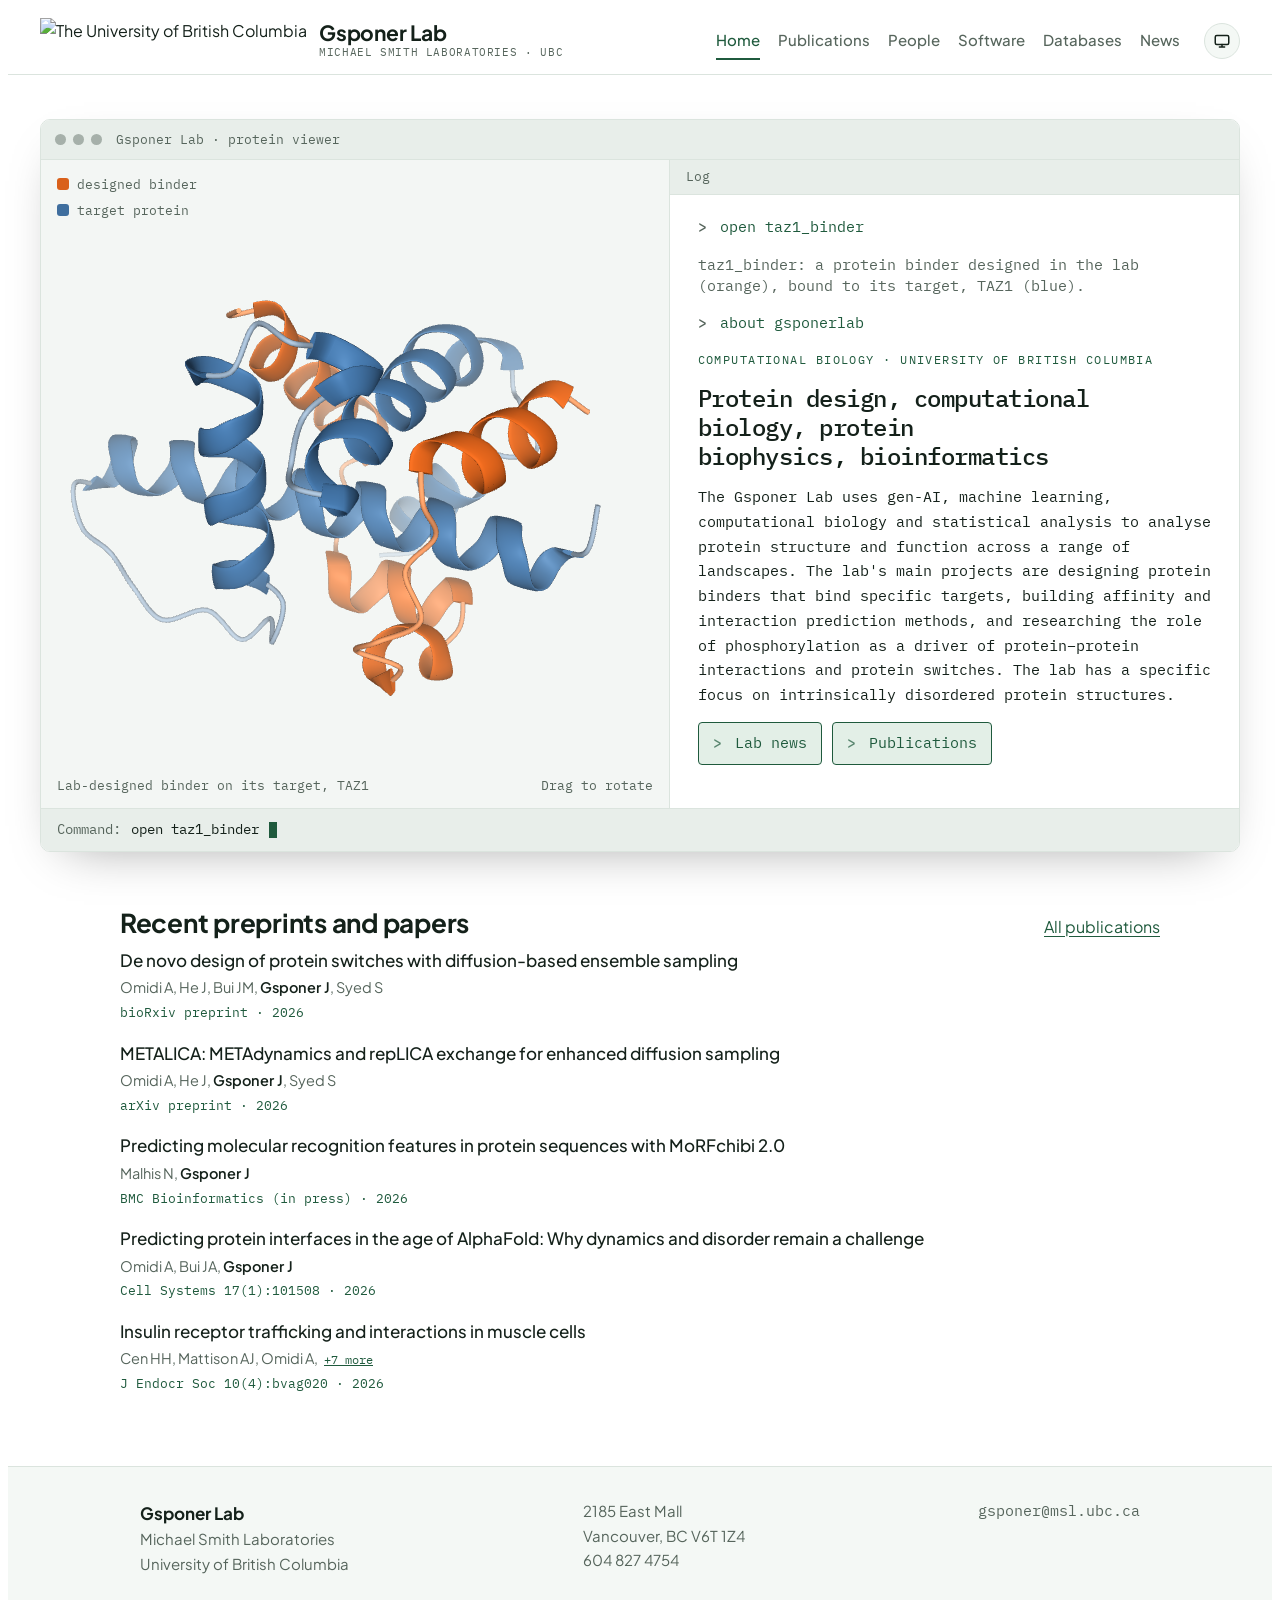
==== commit 91224c83: "Remove the intro sentence under The lab on the People page Co-Authored-By: Claude Sonnet 5.5 <norepl" ====
--- a/index.html
+++ b/index.html
@@ -49,16 +49,16 @@
     <div class="chx-title"><span class="dots" aria-hidden="true"><i></i><i></i><i></i></span><span>Gsponer Lab · protein viewer</span></div>
     <div class="chx-body">
       <div class="chx-view">
-        <div id="viewer" class="viewer" tabindex="0" role="img" aria-label="Interactive 3D view of a designed mini-protein binder bound to its target protein. Drag to rotate, or use the arrow keys."></div>
+        <div id="viewer" class="viewer" tabindex="0" role="img" aria-label="Interactive 3D view of a protein binder designed in the Gsponer Lab, bound to its target, TAZ1. Drag to rotate, or use the arrow keys."></div>
         <div class="chx-legend" aria-hidden="true"><span><i class="k-binder"></i>designed binder</span><span><i class="k-target"></i>target protein</span></div>
         <div class="chx-hint" id="viewer-hint" aria-hidden="true">Drag to rotate</div>
-        <div class="chx-id" aria-hidden="true">PDB 7JZU · LCB1 binder on the SARS-CoV-2 RBD</div>
+        <div class="chx-id" aria-hidden="true">Lab-designed binder on its target, TAZ1</div>
       </div>
       <div class="chx-log">
         <div class="chx-tab">Log</div>
         <div class="log-scroll">
-          <p class="log-cmd"><b>&gt;</b> open 7jzu</p>
-          <p class="log-note">7jzu: LCB1, a de novo designed mini-protein binder (orange), bound to its target (blue).</p>
+          <p class="log-cmd"><b>&gt;</b> open taz1_binder</p>
+          <p class="log-note">taz1_binder: a protein binder designed in the lab (orange), bound to its target, TAZ1 (blue).</p>
           <p class="log-cmd"><b>&gt;</b> about gsponerlab</p>
           <div class="eyebrow">Computational biology · University of British Columbia</div>
           <h1>Protein design, computational biology, protein biophysics, bioinformatics</h1>
@@ -67,7 +67,7 @@
         </div>
       </div>
     </div>
-    <div class="chx-cmdline" aria-hidden="true"><span class="lbl">Command:</span><span class="typed">open 7jzu</span><i class="caret"></i></div>
+    <div class="chx-cmdline" aria-hidden="true"><span class="lbl">Command:</span><span class="typed">open taz1_binder</span><i class="caret"></i></div>
   </div>
 
   <div class="latest">
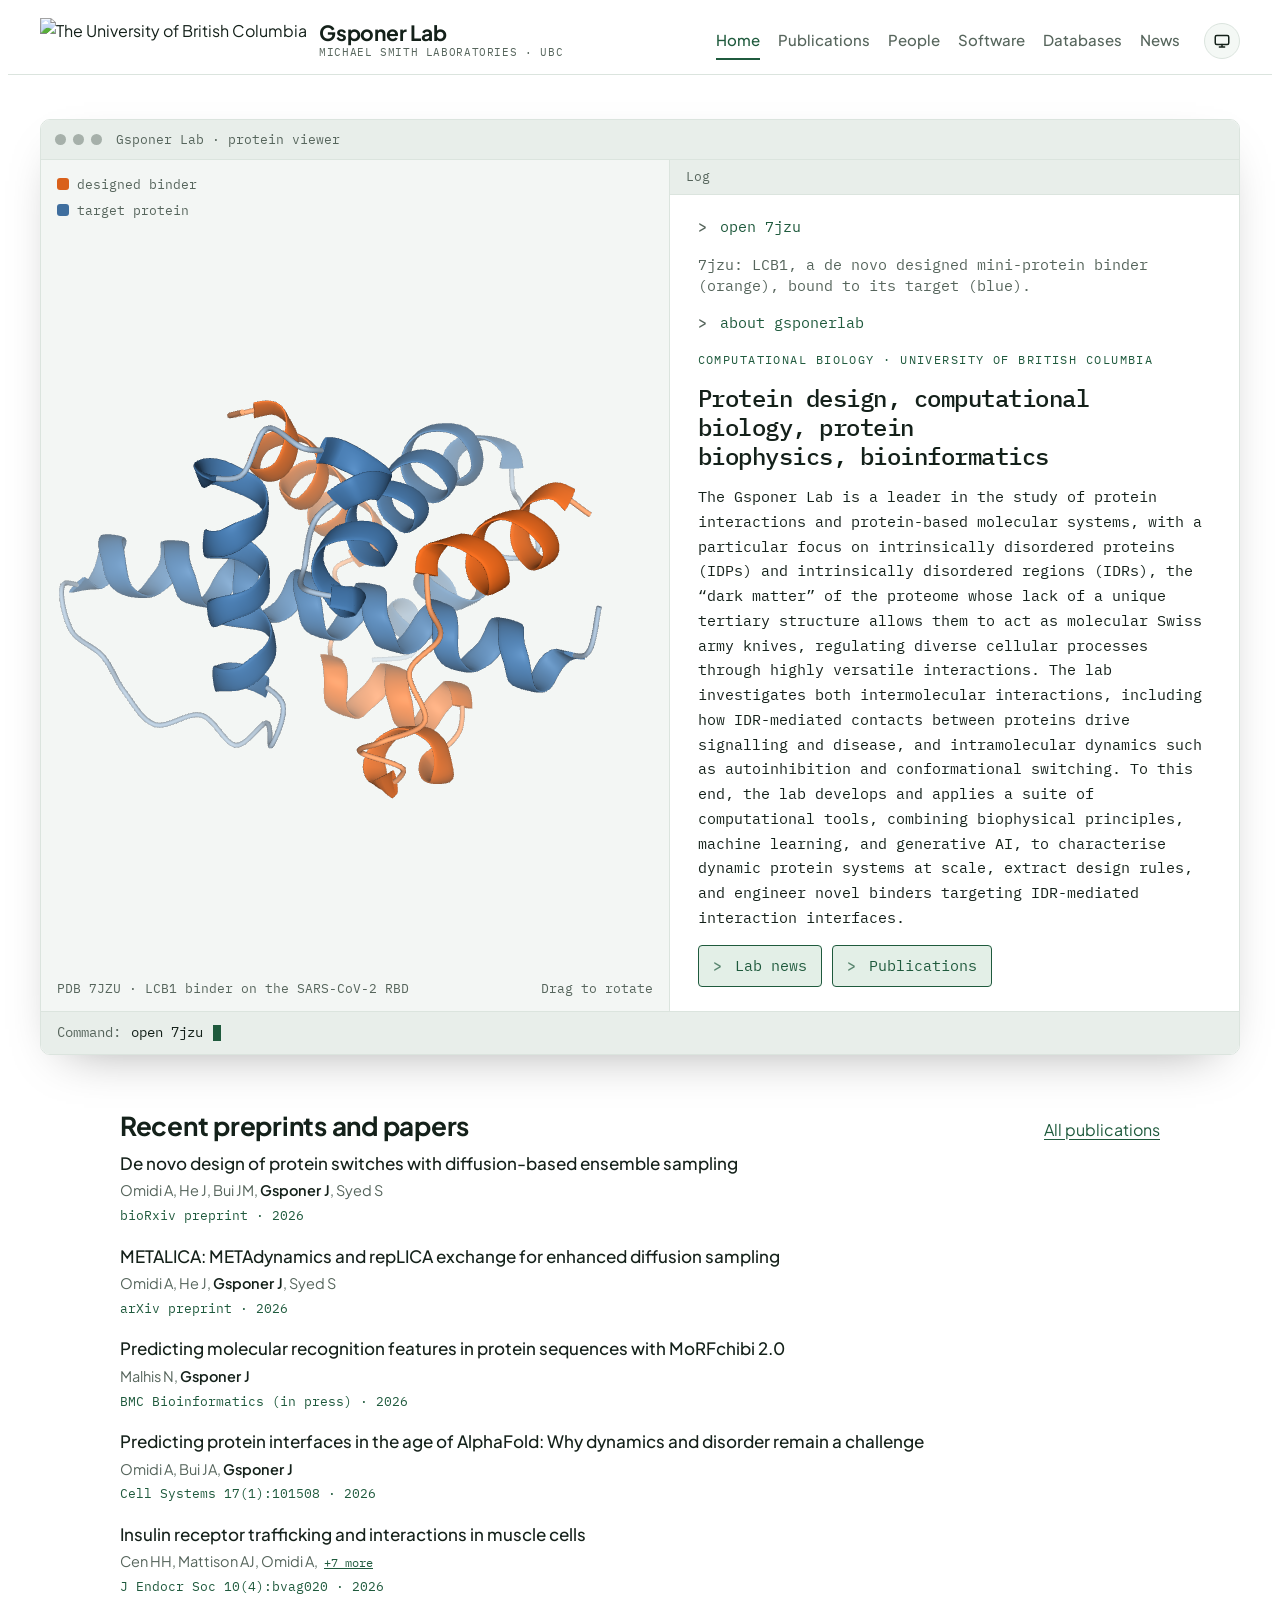
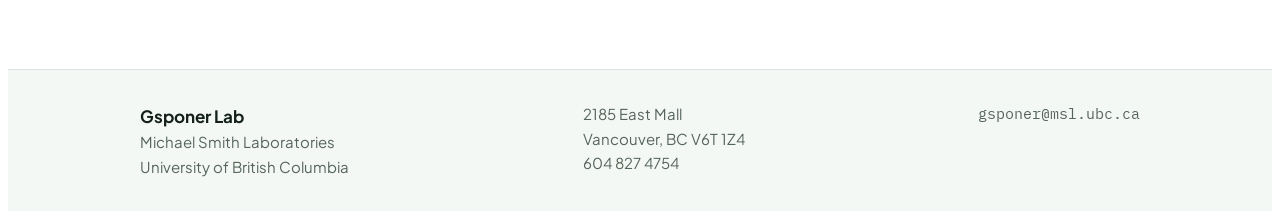
==== commit 7a589a6b: "Add May Jang and Frank YJ Feng, new lab summary and photo, MLnet link - People: May Jang (PhD studen" ====
--- a/index.html
+++ b/index.html
@@ -49,25 +49,25 @@
     <div class="chx-title"><span class="dots" aria-hidden="true"><i></i><i></i><i></i></span><span>Gsponer Lab · protein viewer</span></div>
     <div class="chx-body">
       <div class="chx-view">
-        <div id="viewer" class="viewer" tabindex="0" role="img" aria-label="Interactive 3D view of a protein binder designed in the Gsponer Lab, bound to its target, TAZ1. Drag to rotate, or use the arrow keys."></div>
+        <div id="viewer" class="viewer" tabindex="0" role="img" aria-label="Interactive 3D view of a designed mini-protein binder bound to its target protein. Drag to rotate, or use the arrow keys."></div>
         <div class="chx-legend" aria-hidden="true"><span><i class="k-binder"></i>designed binder</span><span><i class="k-target"></i>target protein</span></div>
         <div class="chx-hint" id="viewer-hint" aria-hidden="true">Drag to rotate</div>
-        <div class="chx-id" aria-hidden="true">Lab-designed binder on its target, TAZ1</div>
+        <div class="chx-id" aria-hidden="true">PDB 7JZU · LCB1 binder on the SARS-CoV-2 RBD</div>
       </div>
       <div class="chx-log">
         <div class="chx-tab">Log</div>
         <div class="log-scroll">
-          <p class="log-cmd"><b>&gt;</b> open taz1_binder</p>
-          <p class="log-note">taz1_binder: a protein binder designed in the lab (orange), bound to its target, TAZ1 (blue).</p>
+          <p class="log-cmd"><b>&gt;</b> open 7jzu</p>
+          <p class="log-note">7jzu: LCB1, a de novo designed mini-protein binder (orange), bound to its target (blue).</p>
           <p class="log-cmd"><b>&gt;</b> about gsponerlab</p>
           <div class="eyebrow">Computational biology · University of British Columbia</div>
           <h1>Protein design, computational biology, protein biophysics, bioinformatics</h1>
-          <p class="lead">The Gsponer Lab uses gen-AI, machine learning, computational biology and statistical analysis to analyse protein structure and function across a range of landscapes. The lab's main projects are designing protein binders that bind specific targets, building affinity and interaction prediction methods, and researching the role of phosphorylation as a driver of protein–protein interactions and protein switches. The lab has a specific focus on intrinsically disordered protein structures.</p>
+          <p class="lead">The Gsponer Lab is a leader in the study of protein interactions and protein-based molecular systems, with a particular focus on intrinsically disordered proteins (IDPs) and intrinsically disordered regions (IDRs), the “dark matter” of the proteome whose lack of a unique tertiary structure allows them to act as molecular Swiss army knives, regulating diverse cellular processes through highly versatile interactions. The lab investigates both intermolecular interactions, including how IDR-mediated contacts between proteins drive signalling and disease, and intramolecular dynamics such as autoinhibition and conformational switching. To this end, the lab develops and applies a suite of computational tools, combining biophysical principles, machine learning, and generative AI, to characterise dynamic protein systems at scale, extract design rules, and engineer novel binders targeting IDR-mediated interaction interfaces.</p>
           <div class="btn-row"><a class="cmd" href="#news"><b>&gt;</b> Lab news</a><a class="cmd" href="#publications"><b>&gt;</b> Publications</a></div>
         </div>
       </div>
     </div>
-    <div class="chx-cmdline" aria-hidden="true"><span class="lbl">Command:</span><span class="typed">open taz1_binder</span><i class="caret"></i></div>
+    <div class="chx-cmdline" aria-hidden="true"><span class="lbl">Command:</span><span class="typed">open 7jzu</span><i class="caret"></i></div>
   </div>
 
   <div class="latest">
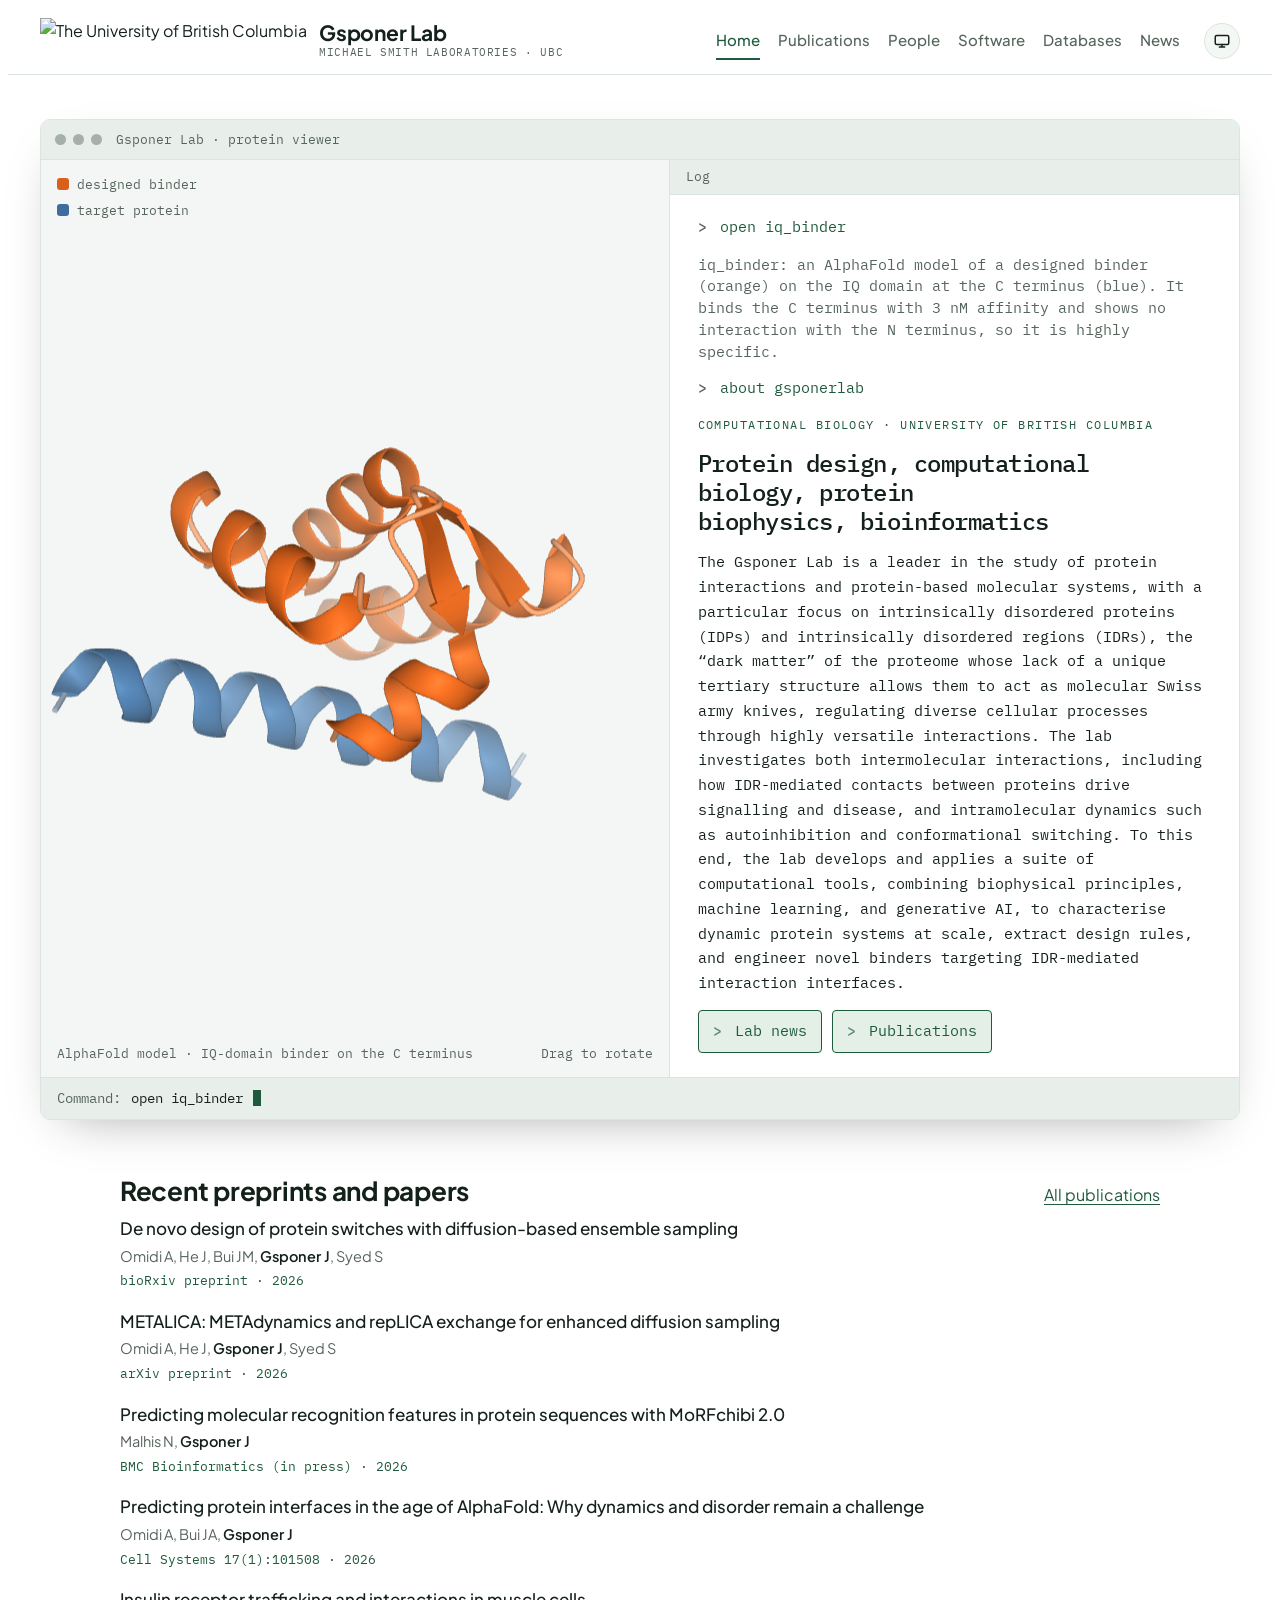
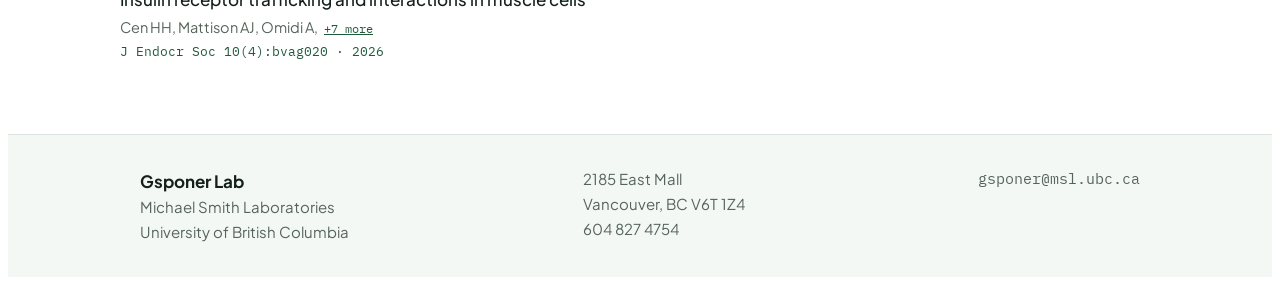
==== commit 12b0e29c: "Show an IQ-domain binder in the home viewer; add Kevin Sandra and Jasmine Wong - Viewer: AlphaFold m" ====
--- a/index.html
+++ b/index.html
@@ -49,16 +49,16 @@
     <div class="chx-title"><span class="dots" aria-hidden="true"><i></i><i></i><i></i></span><span>Gsponer Lab · protein viewer</span></div>
     <div class="chx-body">
       <div class="chx-view">
-        <div id="viewer" class="viewer" tabindex="0" role="img" aria-label="Interactive 3D view of a designed mini-protein binder bound to its target protein. Drag to rotate, or use the arrow keys."></div>
+        <div id="viewer" class="viewer" tabindex="0" role="img" aria-label="Interactive 3D view of a designed binder bound to the IQ domain at a protein's C terminus. Drag to rotate, or use the arrow keys."></div>
         <div class="chx-legend" aria-hidden="true"><span><i class="k-binder"></i>designed binder</span><span><i class="k-target"></i>target protein</span></div>
         <div class="chx-hint" id="viewer-hint" aria-hidden="true">Drag to rotate</div>
-        <div class="chx-id" aria-hidden="true">PDB 7JZU · LCB1 binder on the SARS-CoV-2 RBD</div>
+        <div class="chx-id" aria-hidden="true">AlphaFold model · IQ-domain binder on the C terminus</div>
       </div>
       <div class="chx-log">
         <div class="chx-tab">Log</div>
         <div class="log-scroll">
-          <p class="log-cmd"><b>&gt;</b> open 7jzu</p>
-          <p class="log-note">7jzu: LCB1, a de novo designed mini-protein binder (orange), bound to its target (blue).</p>
+          <p class="log-cmd"><b>&gt;</b> open iq_binder</p>
+          <p class="log-note">iq_binder: an AlphaFold model of a designed binder (orange) on the IQ domain at the C terminus (blue). It binds the C terminus with 3 nM affinity and shows no interaction with the N terminus, so it is highly specific.</p>
           <p class="log-cmd"><b>&gt;</b> about gsponerlab</p>
           <div class="eyebrow">Computational biology · University of British Columbia</div>
           <h1>Protein design, computational biology, protein biophysics, bioinformatics</h1>
@@ -67,7 +67,7 @@
         </div>
       </div>
     </div>
-    <div class="chx-cmdline" aria-hidden="true"><span class="lbl">Command:</span><span class="typed">open 7jzu</span><i class="caret"></i></div>
+    <div class="chx-cmdline" aria-hidden="true"><span class="lbl">Command:</span><span class="typed">open iq_binder</span><i class="caret"></i></div>
   </div>
 
   <div class="latest">
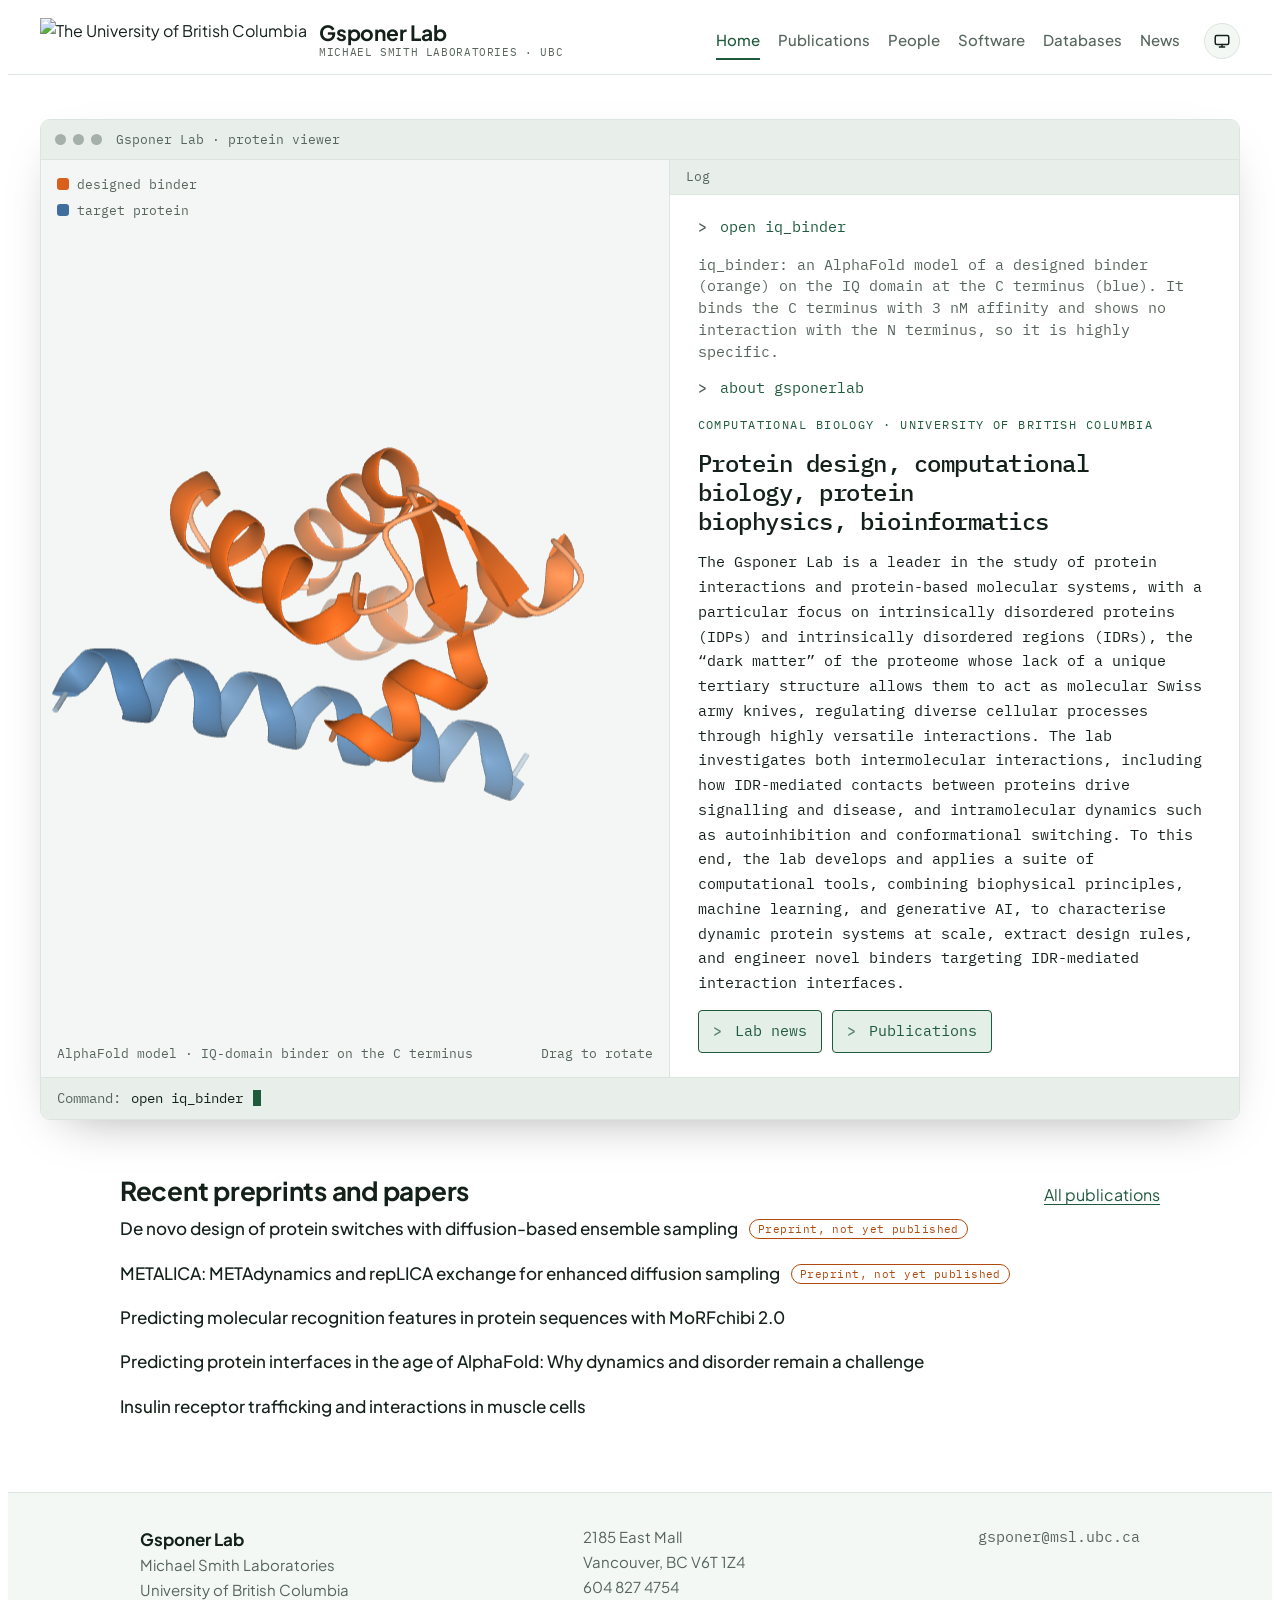
==== commit ef356b04: "Full publications list as one dated list with preprint labels; simplify pages - Publications: all 10" ====
--- a/index.html
+++ b/index.html
@@ -86,7 +86,7 @@
 
 <!-- PUBLICATIONS -->
 <section data-page="publications" hidden>
-  <div class="page-head"><div class="eyebrow">Publications</div><h1>Publications</h1><p>Selected recent papers and preprints, newest first. Gsponer is in bold.</p></div>
+  <div class="page-head"><div class="eyebrow">Publications</div><h1>Publications</h1><p>All papers and preprints, newest first. Preprints that are not yet published are marked.</p></div>
   <div class="pub-tools"><input id="pub-q" type="search" placeholder="Filter by title, author or journal" aria-label="Filter publications"><span class="count" id="pub-count"></span></div>
   <div id="pub-list"></div>
 </section>
@@ -120,7 +120,7 @@
 
 <!-- NEWS -->
 <section data-page="news" hidden>
-  <div class="page-head"><div class="eyebrow">News</div><h1>Lab news</h1><p>Updates from the lab.</p></div>
+  <div class="page-head"><div class="eyebrow">News</div><h1>Lab news</h1></div>
   <div id="news-list"></div>
 </section>
 
--- a/css/style.css
+++ b/css/style.css
@@ -272,3 +272,10 @@
 .post-photo.multi .post-photos { grid-template-columns: repeat(2, minmax(0, 1fr)); }
 .post-photo.multi .post-photos img { height: 100%; max-height: none; aspect-ratio: 1; object-fit: cover; }
 @media (max-width: 640px) { .post-photo.multi .post-photos { grid-template-columns: 1fr; } .post-photo.multi .post-photos img { aspect-ratio: auto; } }
+
+.pub .preprint { display: inline-block; font-family: var(--font-mono); font-size: 11px; letter-spacing: 0.04em; color: var(--binder-ink, #b04a0c); border: 1px solid currentColor; border-radius: 999px; padding: 0 8px; margin-right: 6px; }
+@media (prefers-color-scheme: dark) { :root:not([data-theme="light"]) .pub .preprint { color: #ff9d5c; } }
+:root[data-theme="dark"] .pub .preprint { color: #ff9d5c; }
+
+.pub .au[hidden], .pub .j[hidden] { display: none; }
+.pub .t + .preprint { margin-left: 8px; vertical-align: 2px; }
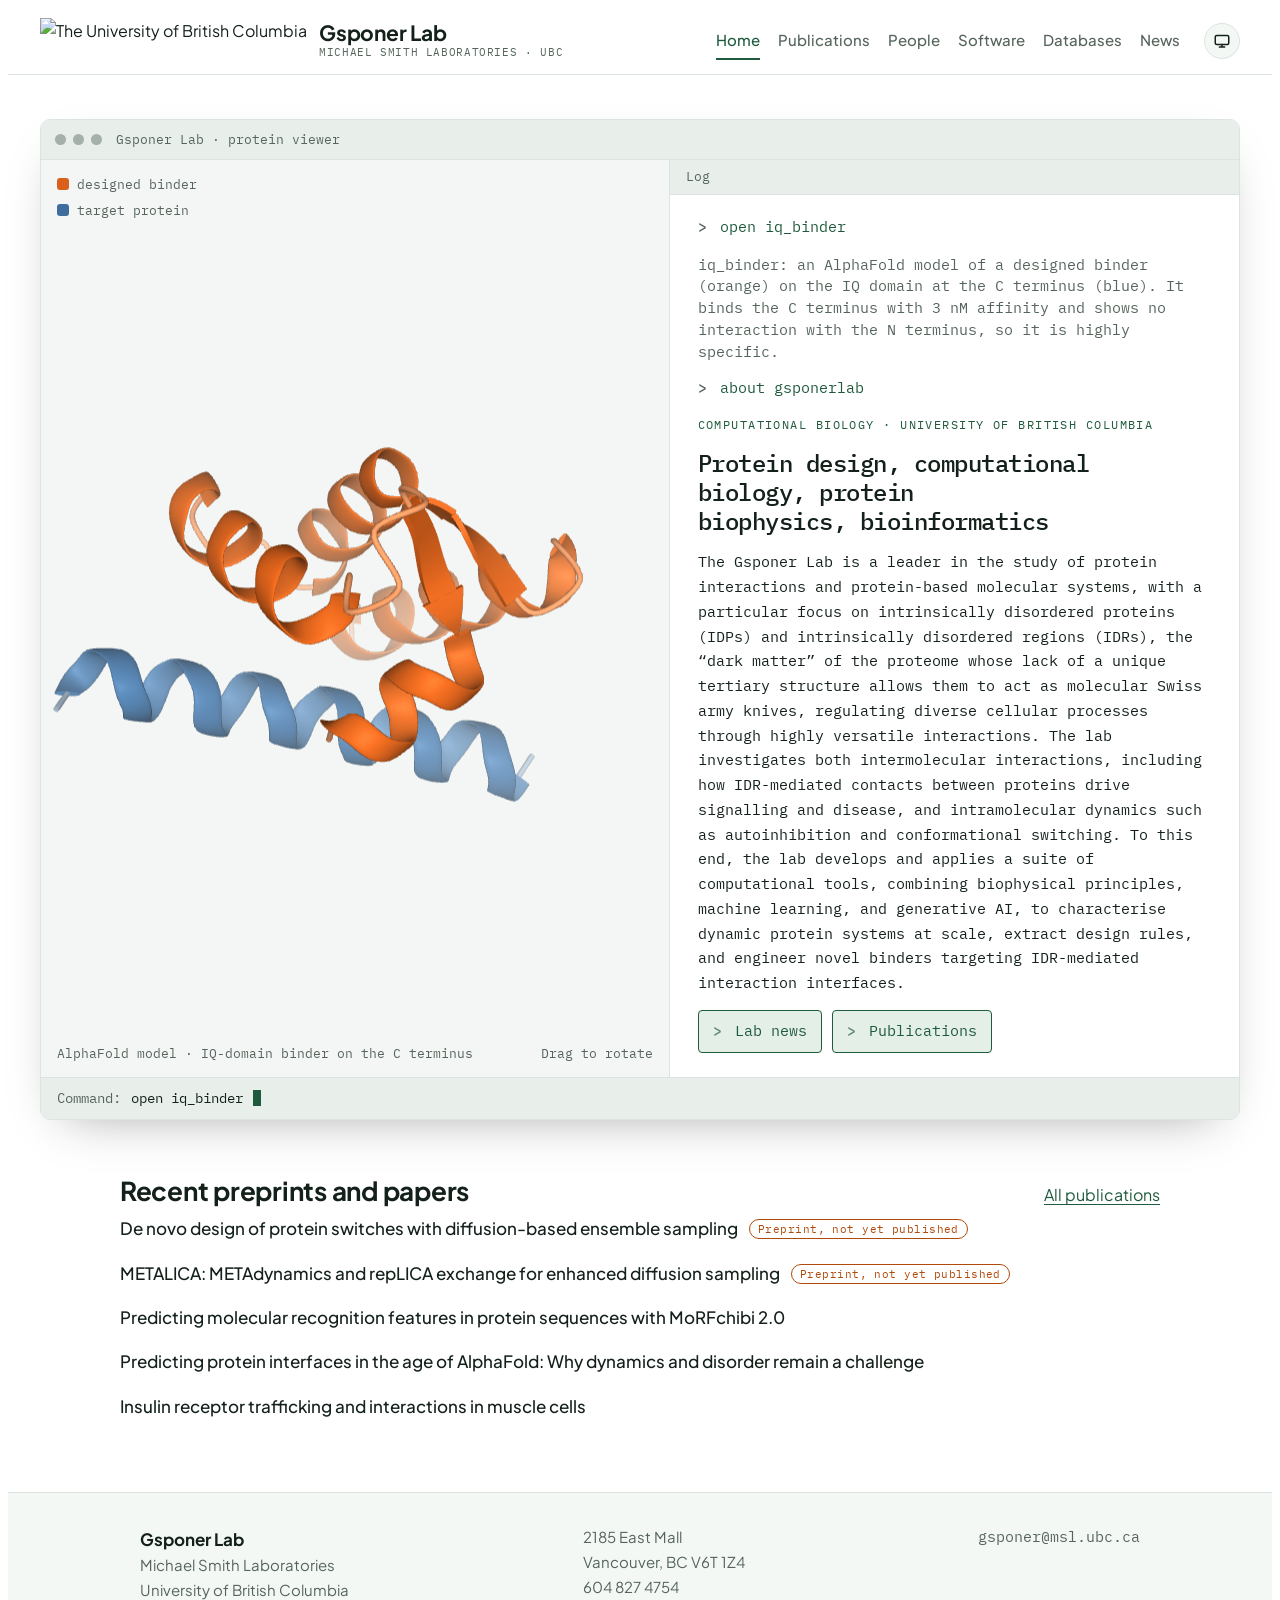
==== commit bc198529: "Show only the black title on each list page Co-Authored-By: Claude Sonnet 5.5 <noreply@anthropic.com" ====
--- a/index.html
+++ b/index.html
@@ -79,14 +79,14 @@
 
 <!-- PEOPLE -->
 <section data-page="people" hidden>
-  <div class="page-head"><div class="eyebrow">People</div><h1>The lab</h1></div>
+  <div class="page-head"><h1>The lab</h1></div>
   <div id="pi"></div>
   <div id="groups"></div>
 </section>
 
 <!-- PUBLICATIONS -->
 <section data-page="publications" hidden>
-  <div class="page-head"><div class="eyebrow">Publications</div><h1>Publications</h1><p>All papers and preprints, newest first. Preprints that are not yet published are marked.</p></div>
+  <div class="page-head"><h1>Publications</h1></div>
   <div class="pub-tools"><input id="pub-q" type="search" placeholder="Filter by title, author or journal" aria-label="Filter publications"><span class="count" id="pub-count"></span></div>
   <div id="pub-list"></div>
 </section>
@@ -98,7 +98,7 @@
 
 <!-- SOFTWARE -->
 <section data-page="software" hidden>
-  <div class="page-head"><div class="eyebrow">Software</div><h1>Software</h1><p>Predictors and analysis tools developed in the lab.</p></div>
+  <div class="page-head"><h1>Software</h1></div>
   <div class="cards" id="sw-list"></div>
 </section>
 
@@ -109,7 +109,7 @@
 
 <!-- DATABASES -->
 <section data-page="databases" hidden>
-  <div class="page-head"><div class="eyebrow">Databases</div><h1>Databases</h1><p>Data resources built with our collaborators.</p></div>
+  <div class="page-head"><h1>Databases</h1></div>
   <div class="cards" id="db-list"></div>
 </section>
 
@@ -120,7 +120,7 @@
 
 <!-- NEWS -->
 <section data-page="news" hidden>
-  <div class="page-head"><div class="eyebrow">News</div><h1>Lab news</h1></div>
+  <div class="page-head"><h1>Lab news</h1></div>
   <div id="news-list"></div>
 </section>
 
